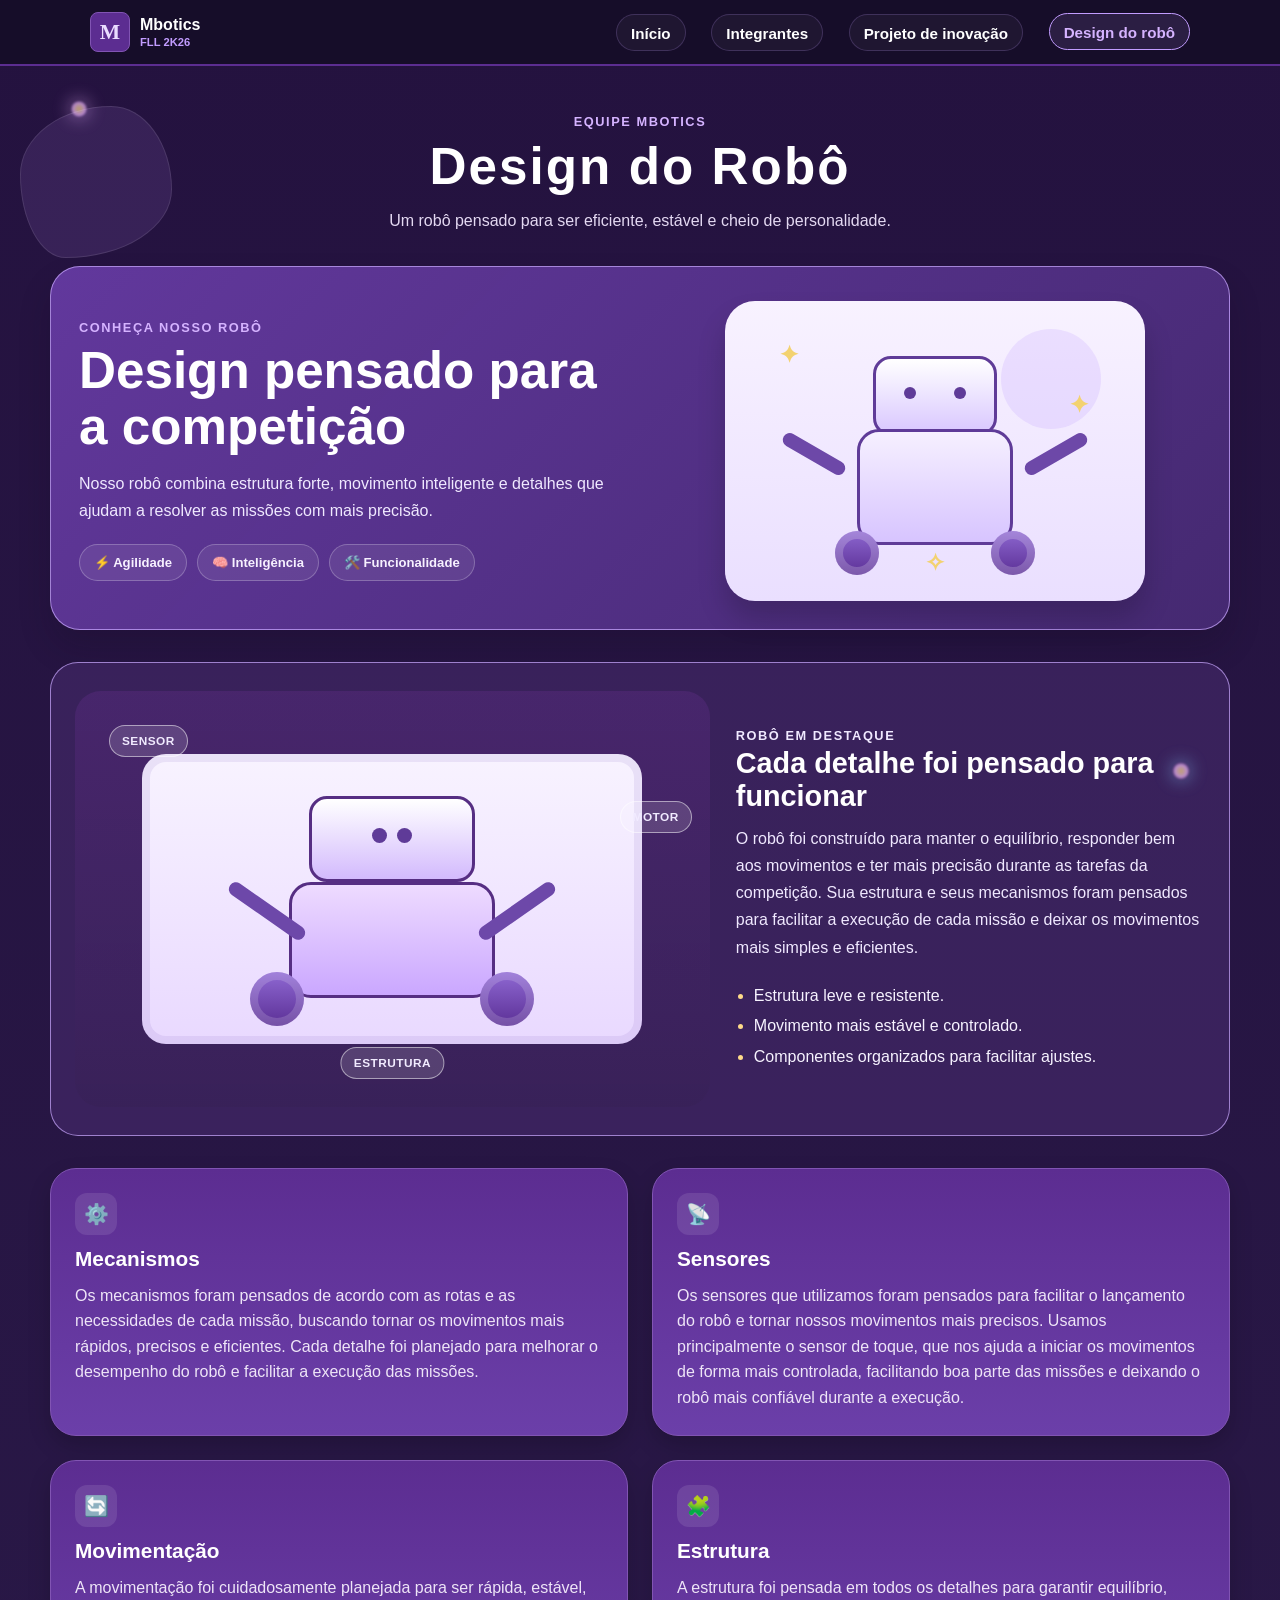
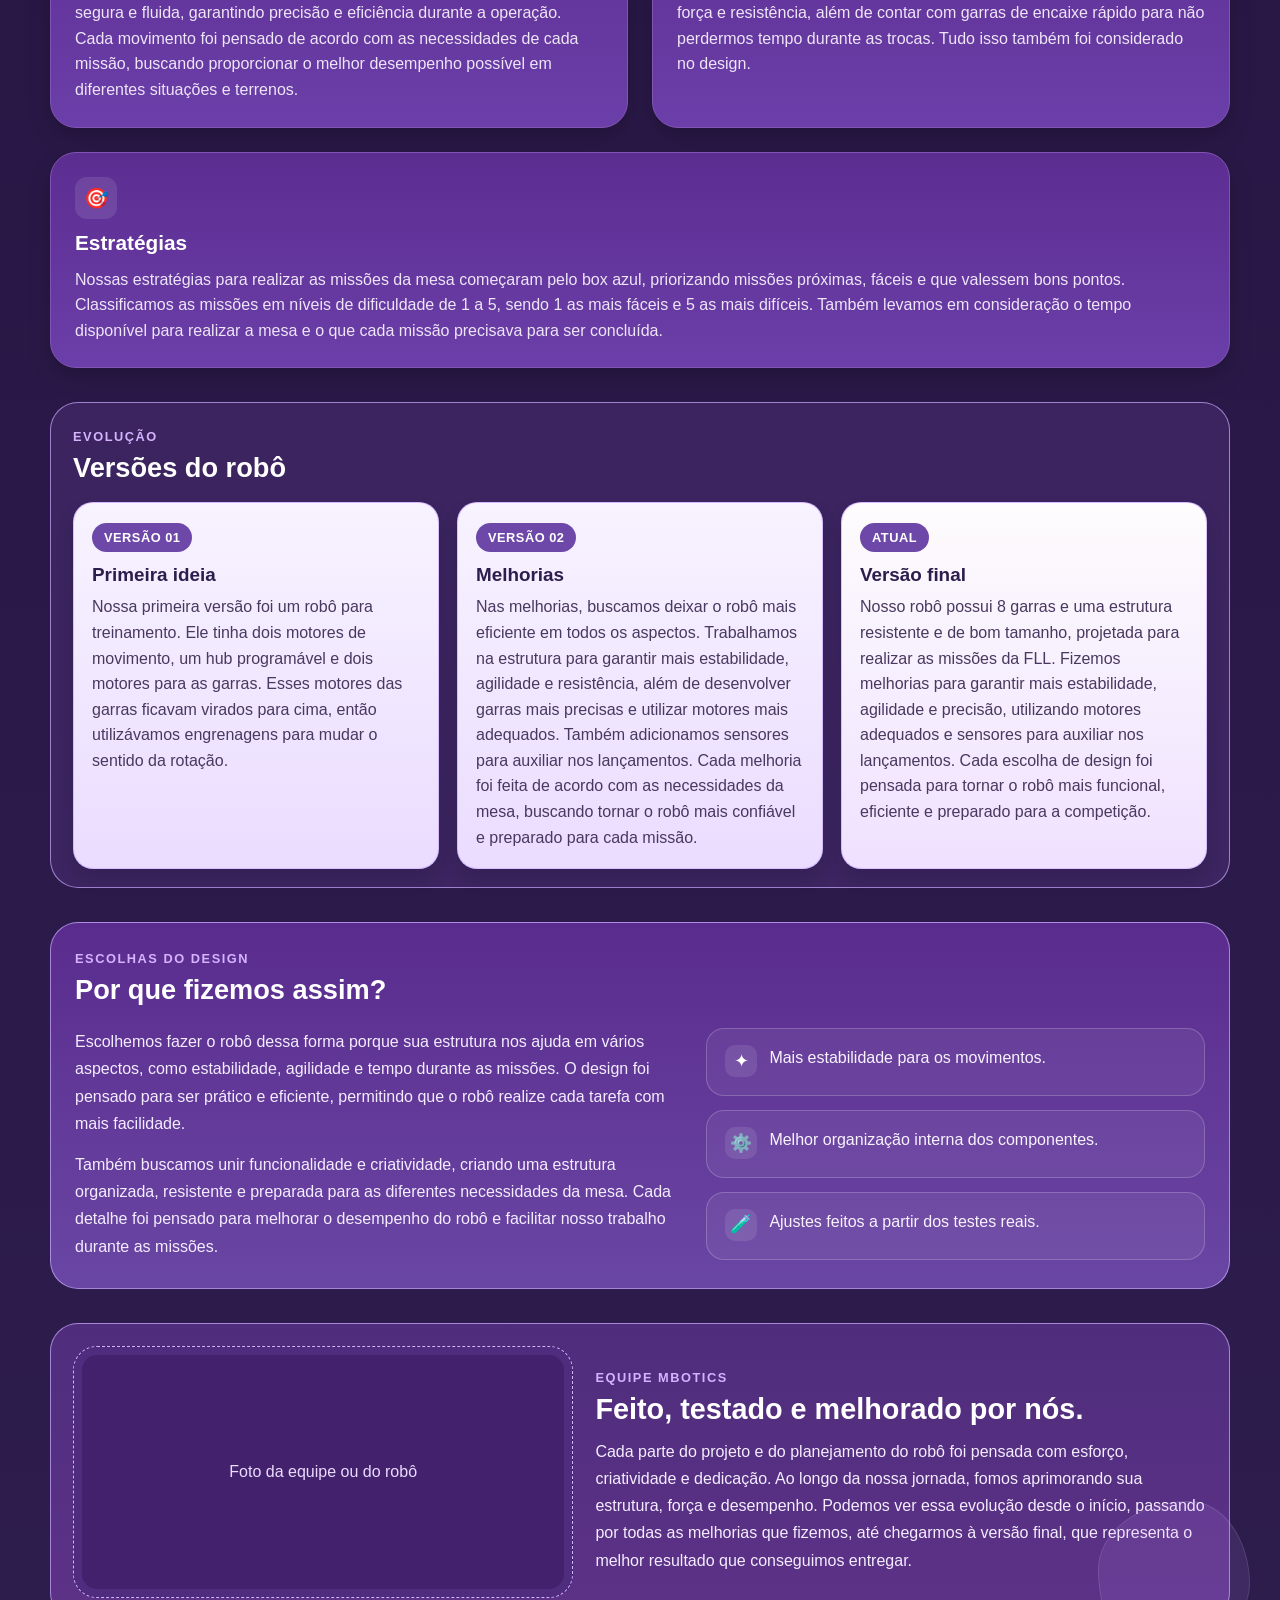
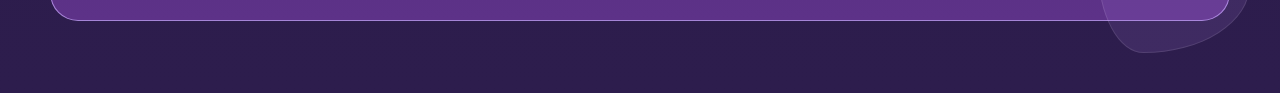
==== views/designDoRobo.html @ 2284d6da "Primeiro commit" ====
<!DOCTYPE html>
<html lang="pt-BR">
<head>
    <meta charset="UTF-8">
    <meta name="viewport" content="width=device-width, initial-scale=1.0">
    <title>Design do Robô</title>
    <link rel="stylesheet" href="../css/nav.css">
    <link rel="stylesheet" href="../css/designDoRobo.css">
</head>
<body>
    <nav aria-label="Navegação principal">
        <a class="nav-brand" href="../index.html" aria-label="Mbotics, página inicial">
            <span class="nav-mark" aria-hidden="true">M</span>
            <span class="nav-brand-copy"><strong>Mbotics</strong><small>FLL 2K26</small></span>
        </a>
        <div class="nav-links">
            <a href="../index.html">Início</a>
            <a href="integrantes.html">Integrantes</a>
            <a href="projetoDeInovacao.html">Projeto de inovação</a>
            <a href="designDoRobo.html" aria-current="page">Design do robô</a>
        </div>
    </nav>
    <main class="pagina-design">
        <header class="cabecalho-design">
            <p class="sobretitulo">Equipe Mbotics</p>
            <h1>Design do Robô</h1>
            <p class="introducao-design">Um robô pensado para ser eficiente, estável e cheio de personalidade.</p>
        </header>

        <section class="hero-design" aria-labelledby="titulo-hero">
            <div class="hero-texto">
                <p class="sobretitulo">Conheça nosso robô</p>
                <h2 id="titulo-hero">Design pensado para a competição</h2>
                <p>Nosso robô combina estrutura forte, movimento inteligente e detalhes que ajudam a resolver as missões com mais precisão.</p>
                <div class="hero-tags" aria-label="Principais características do robô">
                    <span>⚡ Agilidade</span>
                    <span>🧠 Inteligência</span>
                    <span>🛠️ Funcionalidade</span>
                </div>
            </div>

            <div class="hero-arte" aria-label="Ilustração do robô em destaque">
                <div class="robot-illustration">
                    <span class="halo"></span>
                    <span class="robot-head"></span>
                    <span class="robot-body"></span>
                    <span class="robot-arm arm-left"></span>
                    <span class="robot-arm arm-right"></span>
                    <span class="robot-wheel wheel-left"></span>
                    <span class="robot-wheel wheel-right"></span>
                    <span class="spark spark-1">✦</span>
                    <span class="spark spark-2">✦</span>
                    <span class="spark spark-3">✧</span>
                </div>
            </div>
        </section>

        <section class="showcase-robo" aria-labelledby="titulo-showcase">
            <div class="showcase-visual">
                <div class="robot-render" aria-label="Render do robô centralizado">
                    <span class="robot-head-show"></span>
                    <span class="robot-body-show"></span>
                    <span class="robot-eye eye-left"></span>
                    <span class="robot-eye eye-right"></span>
                    <span class="robot-arm arm-show-left"></span>
                    <span class="robot-arm arm-show-right"></span>
                    <span class="robot-wheel wheel-show-left"></span>
                    <span class="robot-wheel wheel-show-right"></span>
                </div>
                <span class="callout callout-sensor">Sensor</span>
                <span class="callout callout-motor">Motor</span>
                <span class="callout callout-estrutura">Estrutura</span>
            </div>

            <div class="showcase-texto">
                <p class="sobretitulo">Robô em destaque</p>
                <h2 id="titulo-showcase">Cada detalhe foi pensado para funcionar</h2>
                <p>O robô foi construído para manter o equilíbrio, responder bem aos movimentos e ter mais precisão durante as tarefas da competição. Sua estrutura e seus mecanismos foram pensados para facilitar a execução de cada missão e deixar os movimentos mais simples e eficientes.</p>
                <ul class="lista-faco">
                    <li>Estrutura leve e resistente.</li>
                    <li>Movimento mais estável e controlado.</li>
                    <li>Componentes organizados para facilitar ajustes.</li>
                </ul>
            </div>
        </section>

        <section class="grade-design" aria-label="Principais características do design do robô">
            <article class="cartao-design topico-design">
                <span class="icone-card">⚙️</span>
                <h2>Mecanismos</h2>
                <p>Os mecanismos foram pensados de acordo com as rotas e as necessidades de cada missão, buscando tornar os movimentos mais rápidos, precisos e eficientes. Cada detalhe foi planejado para melhorar o desempenho do robô e facilitar a execução das missões.</p>
            </article>

            <article class="cartao-design topico-design">
                <span class="icone-card">📡</span>
                <h2>Sensores</h2>
                <p>Os sensores que utilizamos foram pensados para facilitar o lançamento do robô e tornar nossos movimentos mais precisos. Usamos principalmente o sensor de toque, que nos ajuda a iniciar os movimentos de forma mais controlada, facilitando boa parte das missões e deixando o robô mais confiável durante a execução.</p>
            </article>

            <article class="cartao-design topico-design">
                <span class="icone-card">🔄</span>
                <h2>Movimentação</h2>
                <p>A movimentação foi cuidadosamente planejada para ser rápida, estável, segura e fluida, garantindo precisão e eficiência durante a operação. Cada movimento foi pensado de acordo com as necessidades de cada missão, buscando proporcionar o melhor desempenho possível em diferentes situações e terrenos.</p>
            </article>

            <article class="cartao-design topico-design">
                <span class="icone-card">🧩</span>
                <h2>Estrutura</h2>
                <p>A estrutura foi pensada em todos os detalhes para garantir equilíbrio, força e resistência, além de contar com garras de encaixe rápido para não perdermos tempo durante as trocas. Tudo isso também foi considerado no design.</p>
            </article>

            <article class="cartao-design topico-design estrategias-design">
                <span class="icone-card">🎯</span>
                <h2>Estratégias</h2>
                <p>Nossas estratégias para realizar as missões da mesa começaram pelo box azul, priorizando missões próximas, fáceis e que valessem bons pontos. Classificamos as missões em níveis de dificuldade de 1 a 5, sendo 1 as mais fáceis e 5 as mais difíceis. Também levamos em consideração o tempo disponível para realizar a mesa e o que cada missão precisava para ser concluída.</p>
            </article>
        </section>

        <section class="evolucao" aria-labelledby="titulo-evolucao">
            <p class="sobretitulo">Evolução</p>
            <h2 id="titulo-evolucao">Versões do robô</h2>
            <div class="timeline-versoes">
                <article class="versao">
                    <span class="badge">Versão 01</span>
                    <h3>Primeira ideia</h3>
                    <p>Nossa primeira versão foi um robô para treinamento. Ele tinha dois motores de movimento, um hub programável e dois motores para as garras. Esses motores das garras ficavam virados para cima, então utilizávamos engrenagens para mudar o sentido da rotação.</p>
                </article>
                <article class="versao">
                    <span class="badge">Versão 02</span>
                    <h3>Melhorias</h3>
                    <p>Nas melhorias, buscamos deixar o robô mais eficiente em todos os aspectos. Trabalhamos na estrutura para garantir mais estabilidade, agilidade e resistência, além de desenvolver garras mais precisas e utilizar motores mais adequados. Também adicionamos sensores para auxiliar nos lançamentos. Cada melhoria foi feita de acordo com as necessidades da mesa, buscando tornar o robô mais confiável e preparado para cada missão.</p>
                </article>
                <article class="versao atual">
                    <span class="badge">Atual</span>
                    <h3>Versão final</h3>
                    <p>Nosso robô possui 8 garras e uma estrutura resistente e de bom tamanho, projetada para realizar as missões da FLL. Fizemos melhorias para garantir mais estabilidade, agilidade e precisão, utilizando motores adequados e sensores para auxiliar nos lançamentos. Cada escolha de design foi pensada para tornar o robô mais funcional, eficiente e preparado para a competição.</p>
                </article>
            </div>
        </section>

        <section class="card-porque" aria-labelledby="titulo-porque">
            <div class="cabecalho-secao">
                <p class="sobretitulo">Escolhas do design</p>
                <h2 id="titulo-porque">Por que fizemos assim?</h2>
            </div>

            <div class="porque-grid">
                <div class="porque-texto">
                    <p>Escolhemos fazer o robô dessa forma porque sua estrutura nos ajuda em vários aspectos, como estabilidade, agilidade e tempo durante as missões. O design foi pensado para ser prático e eficiente, permitindo que o robô realize cada tarefa com mais facilidade.</p>
                    <p>Também buscamos unir funcionalidade e criatividade, criando uma estrutura organizada, resistente e preparada para as diferentes necessidades da mesa. Cada detalhe foi pensado para melhorar o desempenho do robô e facilitar nosso trabalho durante as missões.</p>
                </div>

                <div class="notas-design" aria-label="Anotações sobre o design">
                    <div class="nota">
                        <span>✦</span>
                        <p>Mais estabilidade para os movimentos.</p>
                    </div>
                    <div class="nota">
                        <span>⚙️</span>
                        <p>Melhor organização interna dos componentes.</p>
                    </div>
                    <div class="nota">
                        <span>🧪</span>
                        <p>Ajustes feitos a partir dos testes reais.</p>
                    </div>
                </div>
            </div>
        </section>

        <section class="final-pagina" aria-labelledby="titulo-final">
            <div class="foto-final" role="img" aria-label="Espaço reservado para foto da equipe ou do robô">
                <span>Foto da equipe ou do robô</span>
            </div>
            <div class="texto-final">
                <p class="sobretitulo">Equipe Mbotics</p>
                <h2 id="titulo-final">Feito, testado e melhorado por nós.</h2>
                <p>Cada parte do projeto e do planejamento do robô foi pensada com esforço, criatividade e dedicação. Ao longo da nossa jornada, fomos aprimorando sua estrutura, força e desempenho. Podemos ver essa evolução desde o início, passando por todas as melhorias que fizemos, até chegarmos à versão final, que representa o melhor resultado que conseguimos entregar.</p>
            </div>
        </section>
    </main>
</body>
</html>
---- css/nav.css ----
nav {
    display: flex;
    align-items: center;
    justify-content: space-between;
    gap: 2rem;
    padding: 12px max(20px, calc((100% - 1100px) / 2));
    border-bottom: 2px solid #5c2d91;
    background-color: #160d29;
    position: relative;
    z-index: 1;
}

.nav-brand {
    display: inline-flex;
    align-items: center;
    gap: 10px;
    color: #ffffff;
    text-decoration: none;
}

.nav-mark {
    display: grid;
    place-items: center;
    width: 38px;
    aspect-ratio: 1;
    border: 1px solid #8154b3;
    border-radius: 8px;
    background-color: #5c2d91;
    color: #eadcff;
    font-family: Georgia, "Times New Roman", serif;
    font-size: 1.35rem;
    font-weight: 700;
}

.nav-brand-copy {
    display: grid;
    gap: 2px;
}

.nav-brand-copy strong {
    font-size: 1rem;
}

.nav-brand-copy small {
    color: #c29cff;
    font-size: 0.7rem;
    font-weight: 700;
}

.nav-links {
    display: flex;
    align-items: center;
    gap: clamp(12px, 2vw, 28px);
}

.nav-links a {
    padding: 10px 14px 8px;
    border: 1px solid rgba(194, 156, 255, 0.2);
    border-radius: 999px;
    background: rgba(255, 255, 255, 0.04);
    color: #ffffff;
    font-size: 0.95rem;
    font-weight: 700;
    text-decoration: none;
    transition: color 160ms ease, border-color 160ms ease, transform 160ms ease, background 160ms ease;
}

.nav-links a:hover,
.nav-links a[aria-current="page"] {
    color: #d5b3ff;
    border-color: #c29cff;
    background: rgba(194, 156, 255, 0.12);
    transform: translateY(-1px);
}

.nav-brand:focus-visible,
.nav-links a:focus-visible {
    outline: 2px solid #ffffff;
    outline-offset: 4px;
}

@media (max-width: 720px) {
    nav {
        flex-direction: column;
        align-items: stretch;
        gap: 10px;
        padding: 12px 16px;
    }

    .nav-brand {
        align-self: center;
    }

    .nav-links {
        flex-wrap: wrap;
        justify-content: center;
        gap: 4px 18px;
    }

    .nav-links a {
        padding: 8px 2px 6px;
        font-size: 0.9rem;
    }
}
---- css/designDoRobo.css ----
body {
	margin: 0;
	background: linear-gradient(180deg, #24123f 0%, #2d1d4d 100%);
	color: #ffffff;
	font-family: "Segoe UI", Arial, sans-serif;
	position: relative;
}

body::before,
body::after {
	content: "";
	position: fixed;
	width: 18px;
	height: 18px;
	background: radial-gradient(circle, #f7d97a 0%, #f0b7ff 50%, transparent 70%);
	border-radius: 50%;
	opacity: 0.7;
	pointer-events: none;
	filter: blur(1px);
	z-index: 0;
}

body::before {
	top: 100px;
	left: 70px;
	box-shadow: 0 0 18px rgba(240, 183, 255, 0.8);
}

body::after {
	right: 90px;
	bottom: 120px;
	box-shadow: 0 0 18px rgba(137, 206, 255, 0.8);
}

.pagina-design {
	position: relative;
	width: min(1180px, calc(100% - 40px));
	margin: 0 auto;
	padding: 48px 0 72px;
}

.pagina-design::before,
.pagina-design::after {
	content: "";
	position: absolute;
	width: 150px;
	height: 150px;
	border-radius: 60% 40% 70% 30% / 45% 55% 45% 55%;
	background: rgba(192, 150, 255, 0.12);
	border: 1px solid rgba(255,255,255,0.1);
	z-index: 0;
}

.pagina-design::before {
	left: -30px;
	top: 40px;
}

.pagina-design::after {
	right: -20px;
	bottom: 40px;
}

.cabecalho-design {
	margin-bottom: 32px;
	text-align: center;
}

.sobretitulo {
	margin: 0 0 8px;
	color: #d5b3ff;
	font-size: 0.8rem;
	font-weight: 700;
	letter-spacing: 0.12em;
	text-transform: uppercase;
}

.cabecalho-design h1 {
	margin: 0;
	font-family: "Trebuchet MS", "Segoe UI", sans-serif;
	letter-spacing: 0.04em;
	font-size: clamp(2.2rem, 4vw, 3.5rem);
}

.introducao-design {
	margin: 12px 0 0;
	color: #e4d9f2;
	line-height: 1.6;
}

.hero-design {
	display: grid;
	grid-template-columns: 1.05fr 1fr;
	gap: 24px;
	padding: 24px 24px 18px;
	border: 1px solid rgba(203, 170, 255, 0.7);
	border-radius: 30px;
	background: linear-gradient(135deg, rgba(101, 58, 162, 0.95), rgba(72, 43, 117, 0.93));
	box-shadow: 0 18px 32px rgba(19, 8, 32, 0.2);
}

.hero-texto {
	display: flex;
	flex-direction: column;
	justify-content: center;
	padding: 10px 8px 10px 4px;
}

.hero-texto h2 {
	margin: 0 0 14px;
	font-size: clamp(2rem, 4vw, 3.2rem);
	line-height: 1.1;
}

.hero-texto p:not(.sobretitulo) {
	margin: 0;
	color: #f0e9ff;
	line-height: 1.7;
}

.hero-tags {
	display: flex;
	flex-wrap: wrap;
	gap: 10px;
	margin-top: 20px;
}

.hero-tags span {
	padding: 10px 14px;
	border: 1px solid rgba(255,255,255,0.24);
	border-radius: 999px;
	background: rgba(255,255,255,0.08);
	color: #f7f1ff;
	font-size: 0.82rem;
	font-weight: 700;
	transition: transform 180ms ease, background 180ms ease;
}

.hero-tags span:hover {
	transform: translateY(-2px);
	background: rgba(255,255,255,0.12);
}

.hero-arte {
	display: grid;
	place-items: center;
	min-height: 320px;
}

.robot-illustration {
	position: relative;
	width: min(100%, 420px);
	height: 300px;
	border-radius: 30px;
	background: linear-gradient(180deg, #f8f2ff 0%, #eadfff 100%);
	box-shadow: 0 18px 28px rgba(0, 0, 0, 0.18);
}

.halo {
	position: absolute;
	inset: 28px 44px auto auto;
	width: 100px;
	height: 100px;
	border-radius: 50%;
	background: rgba(175, 137, 255, 0.18);
}

.robot-head {
	position: absolute;
	top: 55px;
	left: 50%;
	transform: translateX(-50%);
	width: 118px;
	height: 74px;
	border: 3px solid #5f3b98;
	border-radius: 18px;
	background: linear-gradient(180deg, #ffffff 0%, #d9c7ff 100%);
}

.robot-head::before,
.robot-head::after {
	content: "";
	position: absolute;
	top: 28px;
	width: 12px;
	height: 12px;
	border-radius: 50%;
	background: #5f3b98;
}

.robot-head::before { left: 28px; }
.robot-head::after { right: 28px; }

.robot-body {
	position: absolute;
	top: 128px;
	left: 50%;
	transform: translateX(-50%);
	width: 150px;
	height: 110px;
	border: 3px solid #5f3b98;
	border-radius: 22px;
	background: linear-gradient(180deg, #f6f0ff 0%, #d7c4ff 100%);
}

.robot-arm {
	position: absolute;
	top: 146px;
	width: 70px;
	height: 14px;
	border-radius: 999px;
	background: #6d48a8;
}

.arm-left {
	left: 54px;
	transform: rotate(30deg);
}

.arm-right {
	right: 54px;
	transform: rotate(-30deg);
}

.robot-wheel {
	position: absolute;
	bottom: 26px;
	width: 44px;
	height: 44px;
	border-radius: 50%;
	background: linear-gradient(180deg, #8d67d0 0%, #5b2f95 100%);
	box-shadow: inset 0 0 0 8px rgba(255,255,255,0.2);
}

.wheel-left { left: 110px; }
.wheel-right { right: 110px; }

.spark {
	position: absolute;
	color: #f3d270;
	font-size: 1.5rem;
	font-weight: 700;
}

.spark-1 { top: 40px; left: 54px; }
.spark-2 { top: 90px; right: 56px; }
.spark-3 { bottom: 24px; left: 50%; transform: translateX(-50%); }

.showcase-robo {
	display: grid;
	grid-template-columns: 1.15fr 0.85fr;
	gap: 26px;
	margin-top: 32px;
	padding: 28px 24px;
	border: 1px solid rgba(203, 170, 255, 0.7);
	border-radius: 28px;
	background: rgba(91, 57, 135, 0.38);
}

.showcase-visual {
	position: relative;
	display: grid;
	place-items: center;
	min-height: 380px;
	padding: 18px;
	border-radius: 26px;
	background: linear-gradient(180deg, rgba(90, 44, 128, 0.45), rgba(56, 33, 86, 0.6));
}

.robot-render {
	position: relative;
	width: min(100%, 500px);
	height: 290px;
	border-radius: 24px;
	background: linear-gradient(180deg, #f8f3ff 0%, #e9d9ff 100%);
	box-shadow: inset 0 0 0 8px rgba(122, 94, 185, 0.12);
}

.robot-head-show {
	position: absolute;
	top: 42px;
	left: 50%;
	transform: translateX(-50%);
	width: 160px;
	height: 80px;
	border-radius: 18px;
	background: linear-gradient(180deg, #fff 0%, #d3bafd 100%);
	border: 3px solid #562e83;
}

.robot-body-show {
	position: absolute;
	top: 128px;
	left: 50%;
	transform: translateX(-50%);
	width: 200px;
	height: 110px;
	border-radius: 22px;
	background: linear-gradient(180deg, #eedbff 0%, #caa7ff 100%);
	border: 3px solid #562e83;
}

.robot-eye {
	position: absolute;
	top: 74px;
	width: 15px;
	height: 15px;
	border-radius: 50%;
	background: #5f3b98;
}

.eye-left { left: 46%; }
.eye-right { right: 46%; }

.arm-show-left,
.arm-show-right {
	position: absolute;
	top: 150px;
	width: 90px;
	height: 14px;
	border-radius: 999px;
	background: #6d48a9;
}

.arm-show-left { left: 80px; transform: rotate(35deg); }
.arm-show-right { right: 80px; transform: rotate(-35deg); }

.wheel-show-left,
.wheel-show-right {
	position: absolute;
	bottom: 18px;
	width: 54px;
	height: 54px;
	border-radius: 50%;
	background: linear-gradient(180deg, #8f69d3 0%, #5b2f95 100%);
	box-shadow: inset 0 0 0 8px rgba(255,255,255,0.16);
}

.wheel-show-left { left: 108px; }
.wheel-show-right { right: 108px; }

.callout {
	position: absolute;
	padding: 8px 12px;
	border: 1px solid rgba(255,255,255,0.5);
	border-radius: 999px;
	background: rgba(255,255,255,0.14);
	color: #f1ebff;
	font-size: 0.74rem;
	font-weight: 700;
	letter-spacing: 0.04em;
	text-transform: uppercase;
}

.callout-sensor { top: 34px; left: 34px; }
.callout-motor { right: 18px; top: 110px; }
.callout-estrutura { bottom: 28px; left: 50%; transform: translateX(-50%); }

.showcase-texto {
	display: flex;
	flex-direction: column;
	justify-content: center;
}

.showcase-texto h2 {
	margin: 0 0 12px;
	font-size: clamp(1.8rem, 2vw, 2.6rem);
}

.showcase-texto p {
	margin: 0;
	color: #f0e9ff;
	line-height: 1.7;
}

.lista-faco {
	margin: 20px 0 0;
	padding-left: 18px;
	color: #f7f3ff;
	line-height: 1.9;
}

.lista-faco li::marker {
	color: #ffdb8a;
}

.grade-design {
	display: grid;
	grid-template-columns: repeat(2, minmax(0, 1fr));
	gap: 24px;
	margin-top: 32px;
	align-items: stretch;
}

.cartao-design {
	overflow: hidden;
	padding: 24px;
	border: 1px solid #8154b3;
	border-radius: 26px;
	background: linear-gradient(180deg, #5c2d91 0%, #6b3fa9 100%);
	box-shadow: 0 10px 22px rgba(0, 0, 0, 0.18);
	transition: transform 180ms ease, box-shadow 180ms ease, border-color 180ms ease;
}

.estrategias-design {
	grid-column: 1 / -1;
}

.cartao-design:hover {
	transform: translateY(-6px);
	border-color: #d8c5ff;
	box-shadow: 0 16px 28px rgba(40, 24, 60, 0.26);
}

.icone-card {
	display: inline-grid;
	place-items: center;
	width: 42px;
	height: 42px;
	margin-bottom: 12px;
	border-radius: 12px;
	background: rgba(255,255,255,0.1);
	font-size: 1.25rem;
}

.cartao-design > h2 {
	margin: 0 0 12px;
	font-size: 1.3rem;
	font-family: "Trebuchet MS", "Segoe UI", sans-serif;
}

.topico-design p {
	margin: 0;
	color: #eee5f7;
	line-height: 1.6;
}

.evolucao {
	margin-top: 34px;
	padding: 26px 22px 18px;
	border: 1px solid rgba(203, 170, 255, 0.7);
	border-radius: 28px;
	background: rgba(91, 57, 135, 0.38);
}

.evolucao h2 {
	margin: 0 0 18px;
	font-size: clamp(1.7rem, 2vw, 2.6rem);
}

.timeline-versoes {
	display: grid;
	grid-template-columns: repeat(3, minmax(0, 1fr));
	gap: 18px;
}

.versao {
	position: relative;
	padding: 20px 18px 18px;
	border: 1px solid rgba(203, 170, 255, 0.7);
	border-radius: 20px;
	background: linear-gradient(180deg, #f8f3ff 0%, #eadcff 100%);
	color: #2d1d4d;
	box-shadow: 0 10px 18px rgba(0, 0, 0, 0.12);
}

.versao.atual {
	background: linear-gradient(180deg, #fefcfd 0%, #efe1ff 100%);
}

.badge {
	display: inline-block;
	padding: 7px 12px;
	margin-bottom: 12px;
	border-radius: 999px;
	background: #6d48a9;
	color: #fff;
	font-size: 0.8rem;
	font-weight: 700;
	letter-spacing: 0.04em;
	text-transform: uppercase;
}

.versao h3 {
	margin: 0 0 8px;
	font-size: 1.18rem;
}

.versao p {
	margin: 0;
	line-height: 1.6;
	color: #49385f;
}

.card-porque {
	margin-top: 34px;
	padding: 28px 24px;
	border: 1px solid rgba(203, 170, 255, 0.7);
	border-radius: 28px;
	background: linear-gradient(180deg, rgba(92, 45, 145, 0.95) 0%, rgba(109, 72, 168, 0.96) 100%);
}

.cabecalho-secao h2 {
	margin: 0;
	font-size: clamp(1.7rem, 2vw, 2.5rem);
}

.porque-grid {
	display: grid;
	grid-template-columns: 1.1fr 0.9fr;
	gap: 22px;
	margin-top: 22px;
}

.porque-texto {
	display: grid;
	gap: 14px;
}

.porque-texto p {
	margin: 0;
	color: #f4edff;
	line-height: 1.7;
}

.notas-design {
	display: grid;
	gap: 14px;
}

.nota {
	display: flex;
	align-items: flex-start;
	gap: 12px;
	padding: 16px 18px;
	border: 1px solid rgba(255,255,255,0.2);
	border-radius: 18px;
	background: rgba(255,255,255,0.06);
}

.nota span {
	display: inline-grid;
	place-items: center;
	width: 32px;
	height: 32px;
	border-radius: 10px;
	background: rgba(255,255,255,0.1);
	font-size: 1.1rem;
}

.nota p {
	margin: 0;
	color: #f8f3ff;
	line-height: 1.6;
}

.final-pagina {
	display: grid;
	grid-template-columns: 0.9fr 1.1fr;
	gap: 22px;
	margin-top: 34px;
	padding: 22px;
	border: 1px solid rgba(203, 170, 255, 0.7);
	border-radius: 28px;
	background: linear-gradient(180deg, #4f2d7c 0%, #5d3288 100%);
}

.foto-final {
	display: grid;
	place-items: center;
	min-height: 250px;
	border: 1px dashed #d2b5ff;
	border-radius: 24px;
	background-color: #43216d;
	color: #eadcff;
	text-align: center;
	box-shadow: inset 0 0 0 8px rgba(130, 92, 197, 0.2);
}

.texto-final {
	display: flex;
	flex-direction: column;
	justify-content: center;
}

.texto-final h2 {
	margin: 0 0 12px;
	font-size: clamp(1.8rem, 2vw, 2.8rem);
}

.texto-final p:not(.sobretitulo) {
	margin: 0;
	color: #f4edff;
	line-height: 1.7;
}

@media (max-width: 900px) {
	.hero-design,
	.showcase-robo,
	.porque-grid,
	.final-pagina {
		grid-template-columns: 1fr;
	}

	.timeline-versoes {
		grid-template-columns: 1fr;
	}
}

@media (max-width: 700px) {
	.pagina-design {
		width: min(100% - 24px, 480px);
		padding: 36px 0 52px;
	}

	.hero-design,
	.showcase-robo,
	.card-porque,
	.evolucao,
	.final-pagina {
		padding: 18px 16px;
	}

	.grade-design {
		grid-template-columns: 1fr;
		gap: 16px;
	}

	.callout-sensor { left: 18px; }
	.callout-motor { right: 12px; }
}
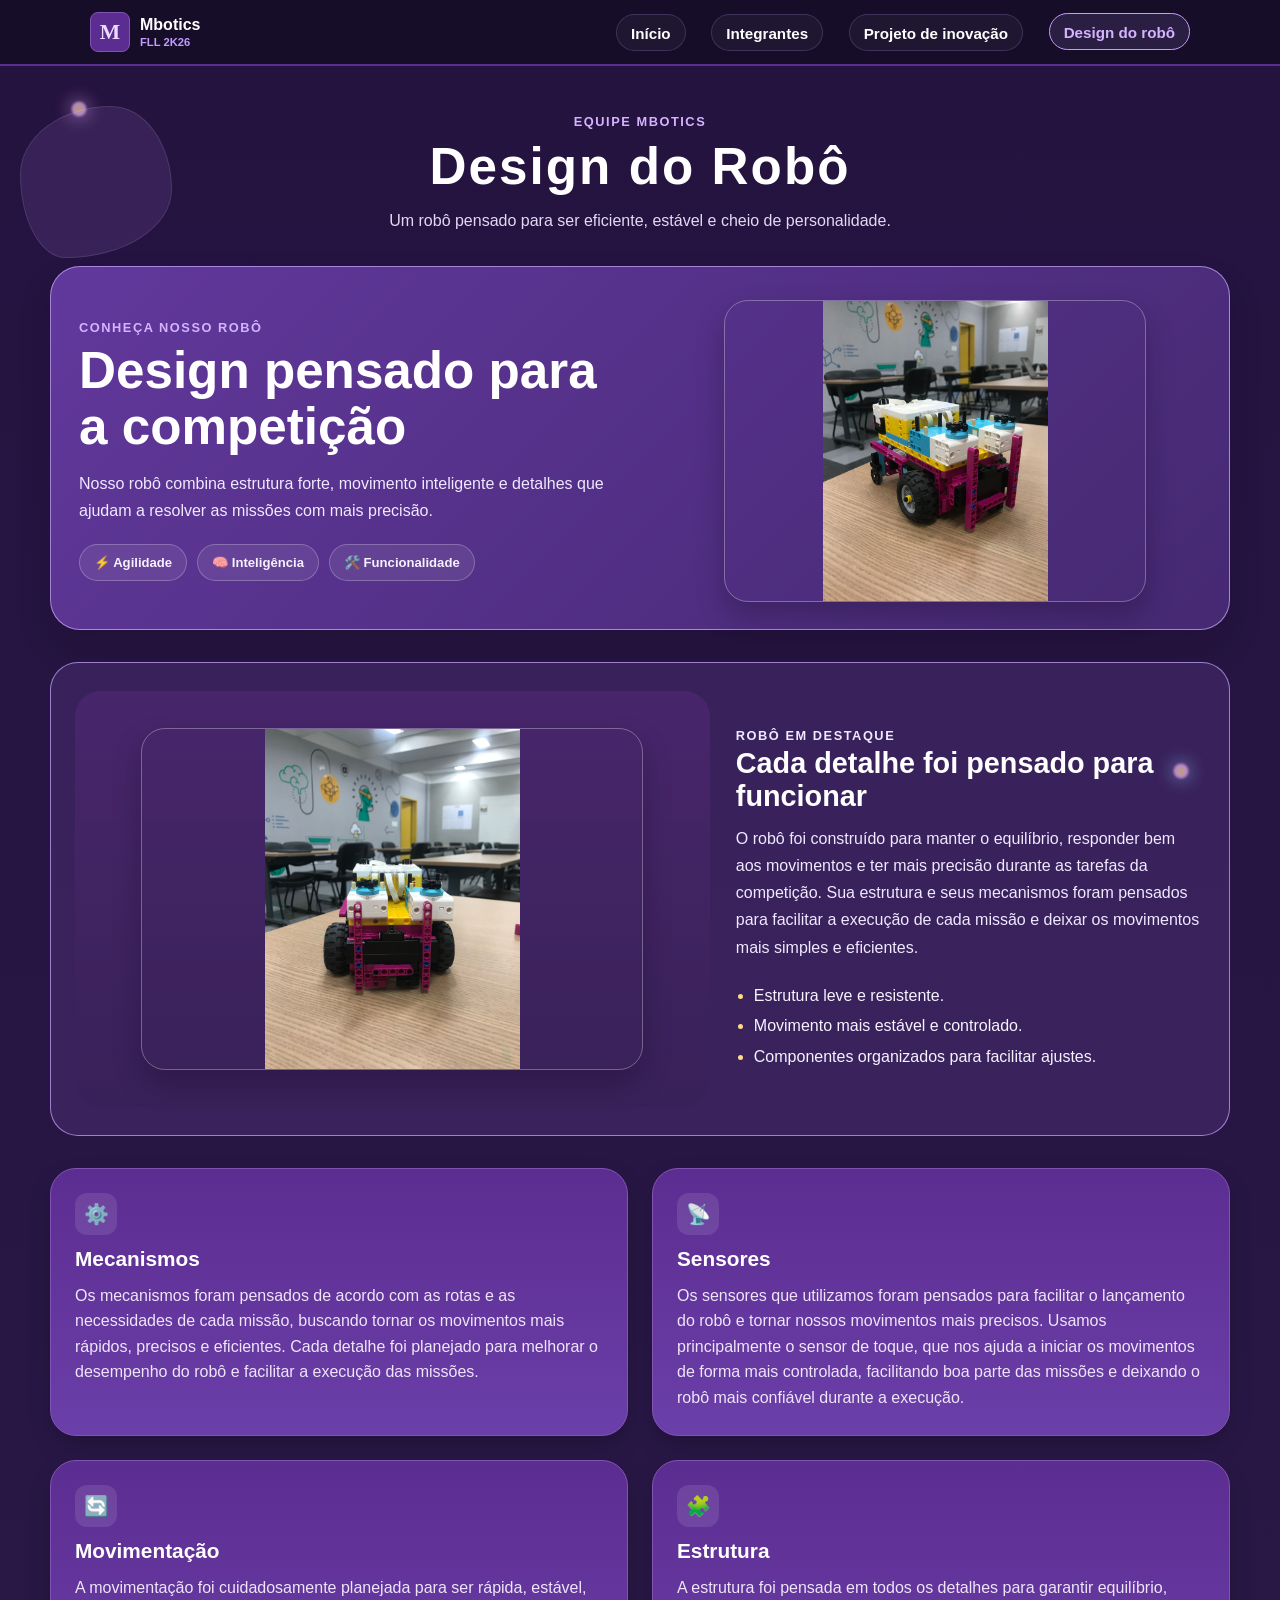
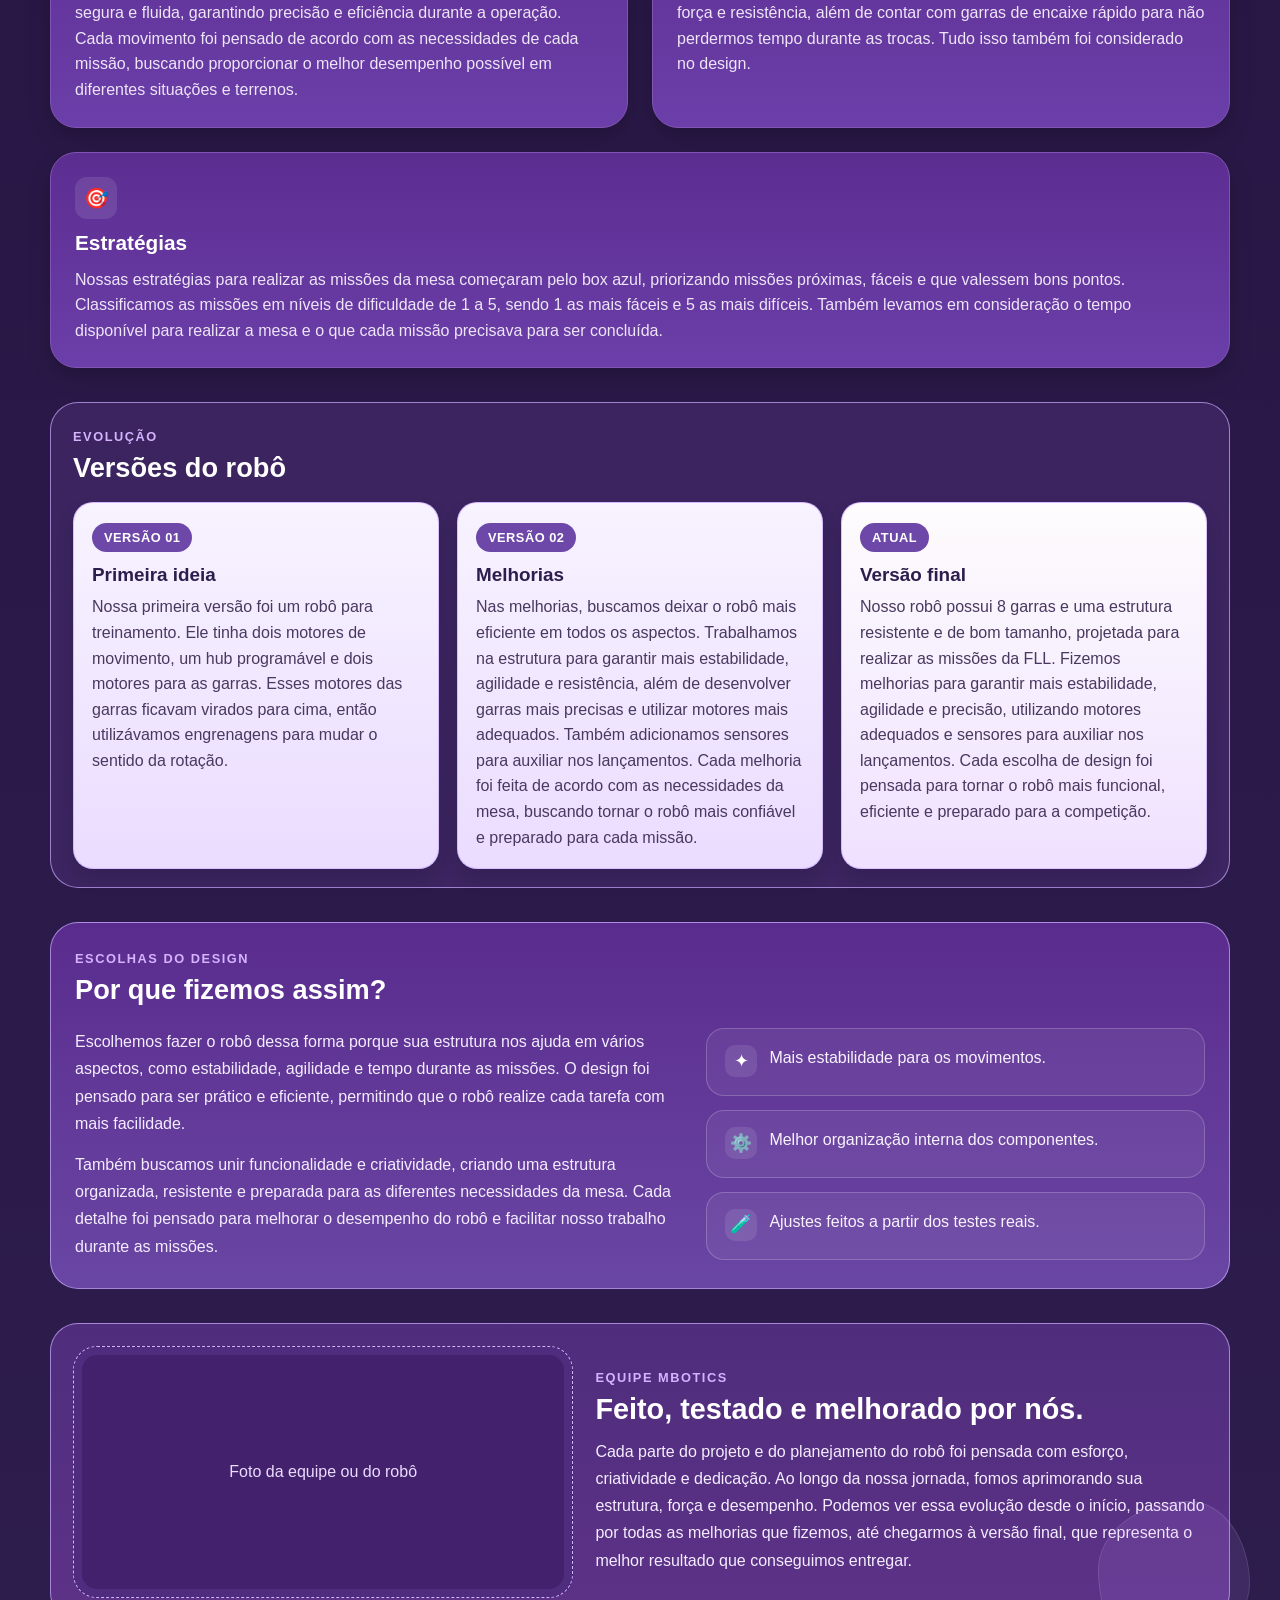
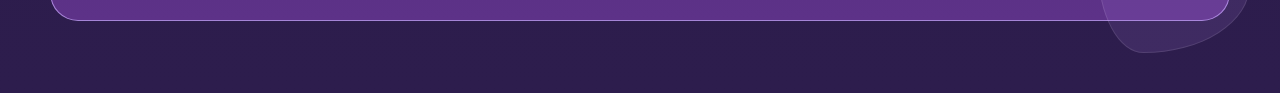
==== commit 86df0996: "primeiro envio" ====
--- a/views/designDoRobo.html
+++ b/views/designDoRobo.html
@@ -39,37 +39,14 @@
                 </div>
             </div>
 
-            <div class="hero-arte" aria-label="Ilustração do robô em destaque">
-                <div class="robot-illustration">
-                    <span class="halo"></span>
-                    <span class="robot-head"></span>
-                    <span class="robot-body"></span>
-                    <span class="robot-arm arm-left"></span>
-                    <span class="robot-arm arm-right"></span>
-                    <span class="robot-wheel wheel-left"></span>
-                    <span class="robot-wheel wheel-right"></span>
-                    <span class="spark spark-1">✦</span>
-                    <span class="spark spark-2">✦</span>
-                    <span class="spark spark-3">✧</span>
-                </div>
+            <div class="hero-arte">
+                <img class="foto-robo-competicao" src="../img/Robo%201.jpeg" alt="Robô da equipe Mbotics preparado para a competição" />
             </div>
         </section>
 
         <section class="showcase-robo" aria-labelledby="titulo-showcase">
             <div class="showcase-visual">
-                <div class="robot-render" aria-label="Render do robô centralizado">
-                    <span class="robot-head-show"></span>
-                    <span class="robot-body-show"></span>
-                    <span class="robot-eye eye-left"></span>
-                    <span class="robot-eye eye-right"></span>
-                    <span class="robot-arm arm-show-left"></span>
-                    <span class="robot-arm arm-show-right"></span>
-                    <span class="robot-wheel wheel-show-left"></span>
-                    <span class="robot-wheel wheel-show-right"></span>
-                </div>
-                <span class="callout callout-sensor">Sensor</span>
-                <span class="callout callout-motor">Motor</span>
-                <span class="callout callout-estrutura">Estrutura</span>
+                <img class="foto-robo-showcase" src="../img/ROBO%202.jpeg" alt="Robô da equipe Mbotics em destaque" />
             </div>
 
             <div class="showcase-texto">
--- a/css/designDoRobo.css
+++ b/css/designDoRobo.css
@@ -147,6 +147,16 @@
 	min-height: 320px;
 }
 
+.foto-robo-competicao {
+	display: block;
+	width: min(100%, 420px);
+	height: 300px;
+	border: 1px solid rgba(255, 255, 255, 0.3);
+	border-radius: 24px;
+	object-fit: contain;
+	box-shadow: 0 14px 28px rgba(19, 8, 32, 0.28);
+}
+
 .robot-illustration {
 	position: relative;
 	width: min(100%, 420px);
@@ -265,6 +275,16 @@
 	padding: 18px;
 	border-radius: 26px;
 	background: linear-gradient(180deg, rgba(90, 44, 128, 0.45), rgba(56, 33, 86, 0.6));
+}
+
+.foto-robo-showcase {
+	display: block;
+	width: min(100%, 500px);
+	max-height: 340px;
+	border: 1px solid rgba(255, 255, 255, 0.3);
+	border-radius: 24px;
+	object-fit: contain;
+	box-shadow: 0 14px 28px rgba(19, 8, 32, 0.28);
 }
 
 .robot-render {
